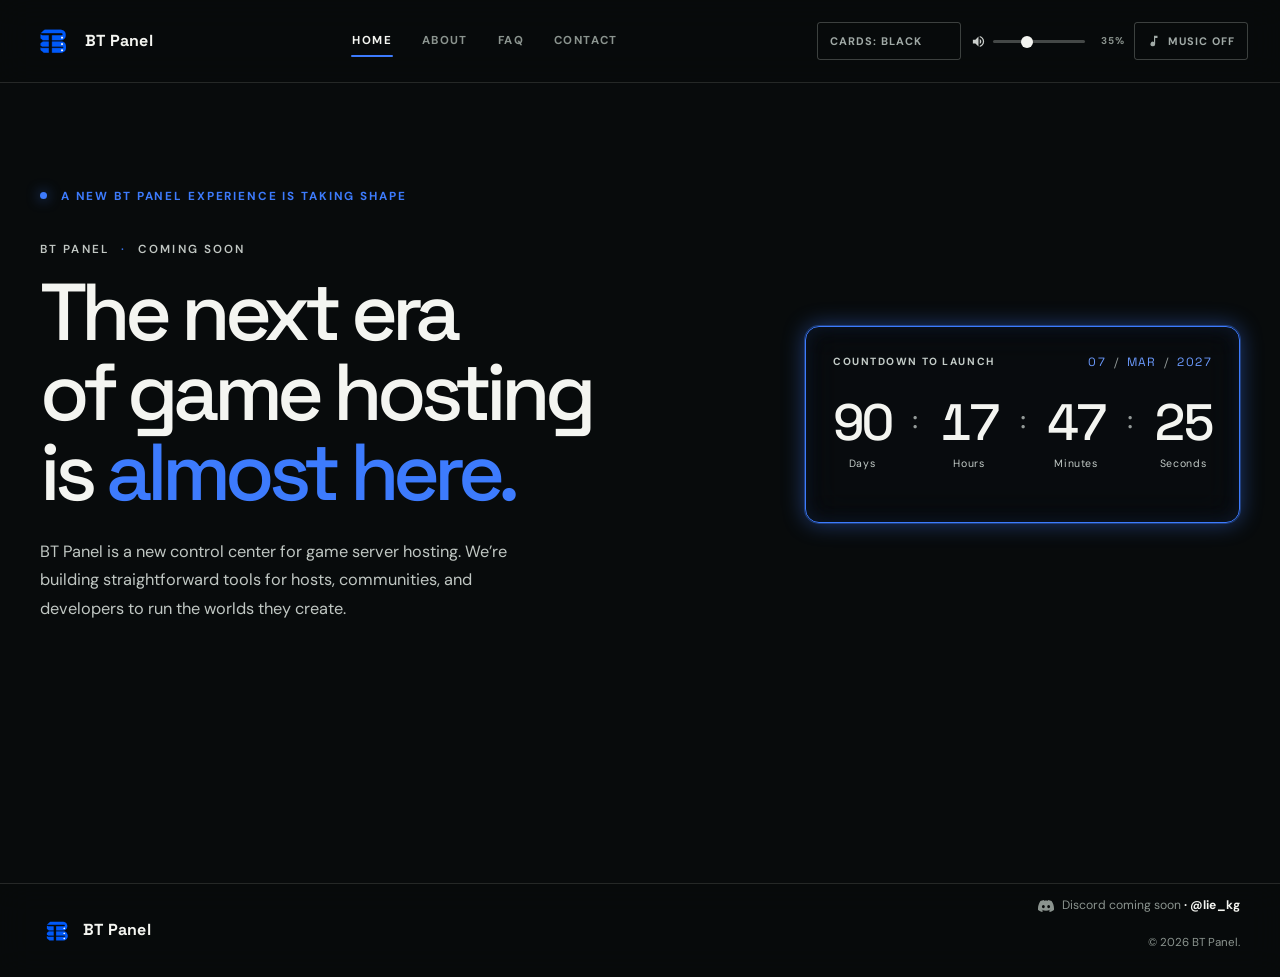
==== index.html @ 2a650b27 "Revert "Music toggle: icon only, text removed (aria-label kept)" This reverts commit 122e9e16538dc4f" ====
<!doctype html>
<html lang="en">
<head>
  <meta charset="utf-8">
  <meta name="viewport" content="width=device-width, initial-scale=1">
  <meta name="theme-color" content="#080b0c">
  <meta name="description" content="Follow the live countdown to the planned BT Panel launch.">
  <title>Coming Soon — BT Panel</title>
  <link rel="icon" type="image/png" href="images/bt-panel-logo.png">
  <link rel="stylesheet" href="styles.css?v=2">
  <script>try{var c=localStorage.getItem('bt-panel-card-style');document.documentElement.setAttribute('data-cards',c==='white'?'white':'black');}catch(e){document.documentElement.setAttribute('data-cards','black');}</script>
  <script src="site.js?v=2" defer></script>
</head>
<body>
  <div class="site-bg" aria-hidden="true">
    <video id="hero-video" class="bg-video" autoplay muted loop playsinline preload="auto" tabindex="-1">
      <source src="assets/bt-panel-hero-bg.mp4" type="video/mp4">
    </video>
  </div>
  <a class="skip-link" href="#main">Skip to content</a>
  <header class="site-header">
    <div class="header-inner">
      <a class="brand" href="index.html" aria-label="BT Panel home">
        <img class="brand-logo" src="images/bt-panel-logo.png" alt="" width="42" height="42">
        <span class="brand-name">BT Panel</span>
      </a>
      <nav class="site-nav" aria-label="Main navigation">
        <ul class="nav-list">
          <li><a class="nav-link" aria-current="page" href="index.html">Home</a></li>
          <li><a class="nav-link" href="about.html">About</a></li>
          <li><a class="nav-link" href="faq.html">FAQ</a></li>
          <li><a class="nav-link" href="contact.html">Contact</a></li>
        </ul>
      </nav>
      <div class="header-actions">
        <button class="card-toggle" id="card-toggle" type="button" aria-label="Switch cards to white" aria-pressed="false"><svg class="card-label-svg card-label-black" viewBox="0 0 118 16" width="118" height="16" role="img" aria-hidden="true" focusable="false"><text x="0" y="12" font-family="DM Sans, Segoe UI, sans-serif" font-size="11" font-weight="700" letter-spacing="1" fill="currentColor">CARDS: BLACK</text></svg><svg class="card-label-svg card-label-white" viewBox="0 0 118 16" width="118" height="16" role="img" aria-hidden="true" focusable="false"><text x="0" y="12" font-family="DM Sans, Segoe UI, sans-serif" font-size="11" font-weight="700" letter-spacing="1" fill="currentColor">CARDS: WHITE</text></svg></button>
        <div class="volume-control">
          <svg class="volume-icon" viewBox="0 0 24 24" width="15" height="15" aria-hidden="true" focusable="false"><path fill="currentColor" d="M3 9v6h4l5 5V4L7 9H3zm13.5 3c0-1.77-1.02-3.29-2.5-4.03v8.05c1.48-.73 2.5-2.25 2.5-4.02zM14 3.23v2.06c2.89.86 5 3.54 5 6.71s-2.11 5.85-5 6.71v2.06c4.01-.91 7-4.49 7-8.77s-2.99-7.86-7-8.77z"/></svg>
          <input class="volume-slider" id="volume-slider" type="range" min="0" max="100" step="1" value="35" aria-label="Background music volume">
          <span class="volume-value" data-volume-value>35%</span>
        </div>
        <button class="sound-toggle" id="sound-toggle" type="button" aria-label="Turn background music on" aria-pressed="false"><svg class="sound-icon" viewBox="0 0 24 24" width="14" height="14" aria-hidden="true" focusable="false"><path fill="currentColor" d="M12 3v10.55A4 4 0 1 0 14 17V7h4V3h-6z"/></svg><span data-sound-label>Music off</span></button>
      </div>
    </div>
  </header>

  <main id="main">
    <section class="hero" aria-labelledby="hero-title">
      <div class="hero-content page-width">
        <div class="hero-copy">
          <p class="eyebrow"><span class="status-dot" aria-hidden="true"></span> A new BT Panel experience is taking shape</p>
          <p class="hero-product">BT PANEL <span>·</span> COMING SOON</p>
          <h1 id="hero-title">The next era<br>of game hosting<br>is <em>almost here.</em></h1>
          <p class="hero-description">BT Panel is a new control center for game server hosting. We’re building straightforward tools for hosts, communities, and developers to run the worlds they create.</p>
        </div>

        <aside class="launch-card" aria-label="Launch countdown">
          <div class="card-topline">
            <span class="card-kicker">COUNTDOWN TO LAUNCH</span>
            <span class="launch-date">07 <span>/</span> MAR <span>/</span> 2027</span>
          </div>
          <div class="countdown" id="countdown" role="timer" aria-label="Countdown to March 7, 2027">
            <div class="time-unit"><span id="days" class="time-value">00</span><span class="time-label">Days</span></div>
            <span class="time-separator" aria-hidden="true">:</span>
            <div class="time-unit"><span id="hours" class="time-value">00</span><span class="time-label">Hours</span></div>
            <span class="time-separator" aria-hidden="true">:</span>
            <div class="time-unit"><span id="minutes" class="time-value">00</span><span class="time-label">Minutes</span></div>
            <span class="time-separator" aria-hidden="true">:</span>
            <div class="time-unit"><span id="seconds" class="time-value">00</span><span class="time-label">Seconds</span></div>
          </div>
          <p id="launch-live" class="launch-live" aria-live="polite"></p>
        </aside>
      </div>
    </section>
  </main>

  <footer class="site-footer">
    <div class="footer-inner page-width">
      <a class="footer-brand" href="index.html" aria-label="BT Panel home"><img class="brand-logo" src="images/bt-panel-logo.png" alt="" width="34" height="34"><span>BT Panel</span></a>
      <div class="footer-meta">
        <!-- Discord is closed for now (coming soon). -->
        <span class="footer-owner is-soon" aria-label="Discord coming soon, owner @lie_kg">
          <svg class="footer-owner-icon" viewBox="0 0 24 24" width="16" height="16" aria-hidden="true" focusable="false"><path fill="currentColor" fill-rule="evenodd" d="M20.317 4.3698a19.7913 19.7913 0 0 0-4.8851-1.5152.0741.0741 0 0 0-.0785.0371c-.211.3753-.4447.8648-.6083 1.2495-1.8447-.2762-3.68-.2762-5.4868 0-.1636-.3933-.4058-.8742-.6177-1.2495a.077.077 0 0 0-.0785-.037 19.7363 19.7363 0 0 0-4.8852 1.515.0699.0699 0 0 0-.0321.0277C.5334 9.0458-.319 13.5799.0992 18.0578a.0824.0824 0 0 0 .0312.0561c2.0528 1.5076 4.0413 2.4228 5.9929 3.0294a.0777.0777 0 0 0 .0842-.0276c.4616-.6304.8731-1.2952 1.226-1.9942a.076.076 0 0 0-.0416-.1057c-.6528-.2476-1.2743-.5495-1.8722-.8923a.077.077 0 0 1-.0076-.1277c.1258-.0943.2517-.1923.3718-.2914a.0743.0743 0 0 1 .0776-.0105c3.9278 1.7933 8.18 1.7933 12.0614 0a.0739.0739 0 0 1 .0785.0095c.1202.099.246.1981.3728.2924a.077.077 0 0 1-.0066.1276 12.2986 12.2986 0 0 1-1.873.8914.0766.0766 0 0 0-.0407.1067c.3604.698.7719 1.3628 1.225 1.9932a.076.076 0 0 0 .0842.0286c1.961-.6067 3.9495-1.5219 6.0023-3.0294a.077.077 0 0 0 .0313-.0552c.5004-5.177-.8382-9.6739-3.5485-13.6604a.061.061 0 0 0-.0312-.0286zM5.863 12.91A2.157 2.42 0 1 0 10.177 12.91A2.157 2.42 0 1 0 5.863 12.91ZM13.838 12.91A2.157 2.42 0 1 0 18.152 12.91A2.157 2.42 0 1 0 13.838 12.91Z"/></svg>
          <span class="footer-owner-text">Discord coming soon <span class="footer-owner-handle">· @lie_kg</span></span>
        </span>
        <p class="footer-copy">© 2026 BT Panel.</p>
      </div>
    </div>
  </footer>
  <audio id="background-music" src="assets/bt-panel-ambient.mp3" loop preload="none" playsinline></audio>
</body>
</html>
---- styles.css ----
@import url('https://fonts.googleapis.com/css2?family=DM+Sans:wght@400;500;600;700&family=Space+Grotesk:wght@400;500;600;700&display=swap');

:root {
  color-scheme: dark;
  --ink: #080b0c;
  --panel: #10151f;
  --panel-soft: rgba(18, 24, 35, .84);
  --white: #f4f5f1;
  --muted: #a1aaa7;
  --muted-soft: #78817e;
  --line: rgba(238, 244, 235, .13);
  --line-strong: rgba(238, 244, 235, .23);
  --accent: #3d7bfd;
  --accent-dim: rgba(61, 123, 253, .12);
  --display: 'Space Grotesk', 'Segoe UI', sans-serif;
  --body: 'DM Sans', 'Segoe UI', sans-serif;
  --page: 1200px;
}

* { box-sizing: border-box; }
html { scroll-behavior: smooth; scroll-padding-top: 100px; }
body {
  margin: 0;
  min-width: 320px;
  min-height: 100vh;
  background: var(--ink);
  color: var(--white);
  font-family: var(--body);
  font-size: 16px;
  line-height: 1.55;
  -webkit-font-smoothing: antialiased;
}
button, input, textarea { font: inherit; }
a { color: inherit; }
img { display: block; max-width: 100%; }
::selection { background: var(--accent); color: var(--ink); }
.page-width { width: min(var(--page), calc(100% - 64px)); margin-inline: auto; }
.visually-hidden {
  position: absolute !important;
  width: 1px; height: 1px; padding: 0; margin: -1px; overflow: hidden;
  clip: rect(0, 0, 0, 0); white-space: nowrap; border: 0;
}
.skip-link {
  position: absolute; left: 20px; top: -60px; z-index: 20;
  padding: 10px 16px; color: var(--ink); background: var(--accent); border-radius: 5px;
}
.skip-link:focus { top: 12px; }

.site-header {
  position: relative; z-index: 5;
  border-bottom: 1px solid var(--line);
  background: rgba(8, 11, 12, .84);
  backdrop-filter: blur(16px);
}
.header-inner {
  width: min(1360px, calc(100% - 64px)); min-height: 82px; margin: 0 auto;
  display: flex; align-items: center; justify-content: space-between; gap: 36px;
}
.brand { flex: 0 0 auto; display: inline-flex; align-items: center; gap: 11px; color: var(--white); text-decoration: none; }
.brand-logo { width: 42px; height: 42px; flex: 0 0 auto; object-fit: contain; }
.brand-name, .footer-brand span { font-family: var(--display); font-size: 1rem; font-weight: 700; letter-spacing: .015em; }
.sound-toggle {
  min-width: 82px; min-height: 38px; padding: 8px 12px; border: 1px solid var(--line-strong);
  border-radius: 3px; background: transparent; color: var(--muted); cursor: pointer;
  font-size: .68rem; font-weight: 700; letter-spacing: .09em; text-transform: uppercase;
  transition: background .2s ease, border-color .2s ease, color .2s ease;
}
.sound-toggle:hover, .sound-toggle[aria-pressed="true"] { border-color: var(--accent); background: var(--accent-dim); color: var(--white); }
.button-link {
  display: inline-flex; align-items: center; justify-content: center;
  border: 1px solid var(--line-strong); border-radius: 3px;
  color: var(--white); text-decoration: none; font-size: .83rem; font-weight: 600;
  transition: background .2s ease, border-color .2s ease, color .2s ease, transform .2s ease;
}
.button-link:hover { background: var(--accent); border-color: var(--accent); color: var(--ink); transform: translateY(-1px); }
:focus-visible { outline: 2px solid var(--accent); outline-offset: 4px; }

.hero {
  position: relative; min-height: min(800px, calc(100svh - 82px)); min-height: max(700px, min(800px, calc(100svh - 82px)));
  overflow: hidden; isolation: isolate; border-bottom: 1px solid var(--line);
  background: radial-gradient(ellipse at 77% 35%, #17213a 0, transparent 38%), #080b0c;
}
.hero::before {
  position: absolute; z-index: -1; inset: 0; content: '';
  background: linear-gradient(90deg, #080b0c 0%, rgba(8, 11, 12, .96) 36%, rgba(8, 11, 12, .63) 61%, rgba(8, 11, 12, .35) 100%),
              linear-gradient(0deg, #080b0c 0%, rgba(8, 11, 12, .22) 32%, transparent 86%);
}
.hero::after {
  position: absolute; z-index: -2; right: 8%; bottom: -32%; width: 470px; height: 470px;
  border-radius: 50%; background: rgba(61, 123, 253, .11); filter: blur(85px); content: '';
}
.hero-art { position: absolute; z-index: -2; inset: 0; opacity: .76; }
.hero-art video {
  display: block; width: 100%; height: 100%; object-fit: cover; object-position: 66% 50%;
  filter: saturate(.84) contrast(1.05);
}
.hero-content {
  position: relative; z-index: 1; min-height: 670px; padding-top: clamp(72px, 10vh, 120px); padding-bottom: 100px;
  display: grid; grid-template-columns: minmax(0, 1.05fr) minmax(355px, .8fr); align-items: center; gap: clamp(44px, 8vw, 116px);
}
.hero-copy { max-width: 680px; padding-bottom: 15px; }
.eyebrow {
  margin: 0; color: var(--accent); font-size: .73rem; font-weight: 700;
  letter-spacing: .16em; line-height: 1.4; text-transform: uppercase;
}
.status-dot { display: inline-block; width: 7px; height: 7px; margin: 0 9px 1px 0; border-radius: 50%; background: var(--accent); box-shadow: 0 0 13px rgba(61,123,253,.72); }
.hero-product { margin: 36px 0 15px; color: #c1c7c3; font-size: .73rem; letter-spacing: .18em; font-weight: 600; }
.hero-product span { margin: 0 7px; color: var(--accent); }
h1, h2, h3, p { overflow-wrap: break-word; }
.hero h1, .page-intro h1 {
  margin: 0; font-family: var(--display); font-size: clamp(3.25rem, 6.3vw, 6.4rem);
  font-weight: 500; line-height: .99; letter-spacing: -.075em;
}
.hero h1 em, .page-intro h1 em { color: var(--accent); font-style: normal; }
.hero-description { max-width: 485px; margin: 25px 0 0; color: #c0c7c3; font-size: 1.02rem; line-height: 1.75; }
.launch-card {
  align-self: center; width: 100%; max-width: 435px; margin: 23px 0 0 auto; padding: 26px 27px 23px;
  border: 1px solid rgba(239,245,235,.18); border-radius: 4px;
  background: linear-gradient(145deg, rgba(17,22,31,.9), rgba(9,12,18,.83));
  box-shadow: 0 26px 80px rgba(0,0,0,.28); backdrop-filter: blur(16px);
  animation: card-rise .65s both cubic-bezier(.2,.8,.2,1);
}
@keyframes card-rise { from { opacity: 0; transform: translateY(14px); } to { opacity: 1; transform: translateY(0); } }
.card-topline { display: flex; justify-content: space-between; align-items: center; gap: 10px; }
.card-kicker { color: #b0b8b4; font-size: .65rem; letter-spacing: .15em; font-weight: 700; }
.launch-date { color: var(--accent); font-family: var(--display); font-size: .75rem; letter-spacing: .12em; white-space: nowrap; }
.launch-date span { padding: 0 3px; color: #526a98; }
.countdown { display: flex; align-items: flex-start; justify-content: space-between; gap: 4px; margin: 26px 0 8px; }
.time-unit { min-width: 50px; text-align: center; }
.time-value { display: block; color: var(--white); font-family: var(--display); font-size: clamp(2.45rem, 4vw, 3.45rem); font-weight: 500; line-height: 1; letter-spacing: -.06em; font-variant-numeric: tabular-nums; }
.time-label { display: block; margin-top: 8px; color: #959f9a; font-size: .66rem; letter-spacing: .06em; }
.time-separator { padding-top: 4px; color: #6178a0; font-family: var(--display); font-size: 1.55rem; }
.launch-live { min-height: 1.4em; margin: 7px 0 0; color: var(--accent); font-size: .83rem; font-weight: 600; }
.form-field input, .form-field textarea {
  min-width: 0; border: 1px solid rgba(232,239,228,.17); border-radius: 3px;
  background: rgba(5,8,8,.52); color: var(--white); transition: border-color .2s ease, background .2s ease;
}
.form-field input:focus, .form-field textarea:focus { border-color: var(--accent); outline: none; background: rgba(5,8,8,.8); }
.privacy-note { margin: 10px 0 0; color: #838d88; font-size: .68rem; }
.form-status { min-height: 1.45em; margin: 9px 0 0; color: var(--accent); font-size: .78rem; line-height: 1.5; }

/* Interior pages */
.inner-page { padding-top: clamp(70px, 9vw, 115px); padding-bottom: 80px; }
.page-intro { max-width: 800px; padding-bottom: clamp(58px, 8vw, 96px); }
.page-intro .eyebrow { margin-bottom: 25px; }
.page-intro h1 { font-size: clamp(3.3rem, 7.3vw, 6.5rem); }
.page-lede { max-width: 620px; margin: 24px 0 0; color: #b4bcb8; font-size: clamp(1rem, 1.5vw, 1.18rem); line-height: 1.7; }
.manifesto { border-top: 1px solid var(--line-strong); }
.manifesto-item {
  display: grid; grid-template-columns: minmax(165px, .52fr) 1.48fr; gap: 40px;
  padding: 42px 0 45px; border-bottom: 1px solid var(--line);
}
.manifesto-index { padding-top: 8px; color: var(--accent); font-size: .69rem; font-weight: 700; letter-spacing: .14em; }
.manifesto-item h2 { max-width: 690px; margin: 0; font-family: var(--display); font-size: clamp(1.65rem, 3.3vw, 2.8rem); font-weight: 500; line-height: 1.17; letter-spacing: -.045em; }
.manifesto-item p { max-width: 720px; margin: 15px 0 0; color: var(--muted); line-height: 1.85; }
.numbers-section { padding-top: 108px; }
.section-heading { display: flex; justify-content: space-between; align-items: end; gap: 30px; margin-bottom: 42px; }
.section-heading .eyebrow { margin-bottom: 15px; }
.section-heading h2 { margin: 0; font-family: var(--display); font-size: clamp(2rem, 4.5vw, 3.7rem); line-height: 1.08; font-weight: 500; letter-spacing: -.06em; }
.stats-grid { display: grid; grid-template-columns: repeat(4, 1fr); border-top: 1px solid var(--line-strong); border-bottom: 1px solid var(--line); }
.stat-item { min-height: 152px; padding: 25px 20px; display: flex; flex-direction: column; justify-content: center; border-right: 1px solid var(--line); }
.stat-item:first-child { padding-left: 0; }
.stat-item:last-child { border-right: 0; }
.stat-value { color: var(--white); font-family: var(--display); font-size: clamp(2.35rem, 4.5vw, 4.2rem); line-height: 1; letter-spacing: -.075em; font-variant-numeric: tabular-nums; }
.stat-value span { color: var(--accent); font-size: .72em; }
.stat-label { margin-top: 12px; color: var(--muted); font-size: .82rem; }
.page-cta { min-height: 150px; margin-top: 82px; padding: 25px 30px; border: 1px solid var(--line); display: flex; justify-content: space-between; align-items: center; gap: 24px; background: linear-gradient(110deg, rgba(61,123,253,.09), transparent 55%); }
.page-cta p { margin: 0; font-family: var(--display); font-size: clamp(1.5rem, 3vw, 2.35rem); letter-spacing: -.04em; }
.page-cta .button-link { padding: 13px 17px; }

/* FAQ */
.faq-intro { padding-bottom: 59px; }
.faq-section { max-width: 920px; border-top: 1px solid var(--line-strong); }
.faq-item { border-bottom: 1px solid var(--line); }
.faq-item summary {
  display: grid; grid-template-columns: 65px 1fr 28px; align-items: center; gap: 15px;
  min-height: 88px; padding: 16px 5px; cursor: pointer; list-style: none;
  font-family: var(--display); font-size: clamp(1.05rem, 2vw, 1.4rem); font-weight: 500; letter-spacing: -.02em;
}
.faq-item summary::-webkit-details-marker { display: none; }
.faq-number { color: var(--accent); font-family: var(--body); font-size: .7rem; letter-spacing: .08em; }
.faq-toggle { position: relative; display: block; width: 25px; height: 25px; border: 1px solid var(--line-strong); border-radius: 50%; }
.faq-toggle::before, .faq-toggle::after { position: absolute; top: 11px; left: 7px; width: 9px; height: 1px; background: var(--white); content: ''; transition: transform .2s ease; }
.faq-toggle::after { transform: rotate(90deg); }
.faq-item[open] .faq-toggle { border-color: var(--accent); background: var(--accent); }
.faq-item[open] .faq-toggle::before, .faq-item[open] .faq-toggle::after { background: var(--ink); }
.faq-item[open] .faq-toggle::after { transform: rotate(0deg); }
.faq-answer { padding: 0 52px 24px 80px; animation: answer-in .2s ease both; }
.faq-answer p { max-width: 700px; margin: 0; color: var(--muted); line-height: 1.8; }
@keyframes answer-in { from { opacity: .45; transform: translateY(-3px); } to { opacity: 1; transform: translateY(0); } }
.faq-item summary:hover { color: var(--accent); }

/* Contact */
.contact-intro { padding-bottom: 56px; }
.contact-layout { display: grid; grid-template-columns: minmax(0, .88fr) minmax(350px, 1.12fr); gap: clamp(50px, 9vw, 130px); border-top: 1px solid var(--line-strong); padding-top: 44px; }
.contact-details h2 { margin: 0 0 25px; font-family: var(--display); font-size: 1.45rem; font-weight: 500; letter-spacing: -.035em; }
.contact-detail { display: grid; grid-template-columns: 38px minmax(0, 1fr); align-items: start; gap: 10px; padding: 21px 0; border-top: 1px solid var(--line); }
.detail-index { padding-top: 3px; color: var(--accent); font-size: .67rem; }
.contact-detail h3 { margin: 0 0 5px; color: var(--muted); font-size: .73rem; font-weight: 600; letter-spacing: .09em; text-transform: uppercase; }
.contact-detail p, .contact-detail a { display: inline-block; margin: 0; color: var(--white); font-size: .9rem; text-decoration: none; overflow-wrap: anywhere; }
.contact-detail a:hover { color: var(--accent); }
.contact-aside { margin: 30px 0 0 48px; color: var(--muted-soft); font-size: .82rem; }
.contact-form-panel { padding: 29px 31px 25px; border: 1px solid var(--line); border-radius: 3px; background: linear-gradient(145deg, rgba(18,24,35,.95), rgba(10,13,20,.9)); }
.form-heading { margin-bottom: 23px; }
.form-heading .eyebrow { font-size: .67rem; }
.form-intro { margin: 8px 0 0; font-family: var(--display); font-size: 1.7rem; letter-spacing: -.04em; }
.form-field { margin-bottom: 18px; }
.form-field label { display: block; margin: 0 0 7px; color: #c4cbc7; font-size: .76rem; font-weight: 600; }
.form-field input, .form-field textarea { width: 100%; padding: 12px; font-size: .9rem; }
.form-field textarea { min-height: 132px; resize: vertical; }
.form-submit { width: 100%; min-height: 47px; padding: 12px 16px; background: var(--accent); border-color: var(--accent); color: var(--ink); cursor: pointer; }
.form-submit:hover { background: #91b2ff; border-color: #91b2ff; }
.contact-form-panel .privacy-note { margin-top: 5px; }

.site-footer { border-top: 1px solid var(--line); background: #080b0c; }
.footer-inner { min-height: 93px; display: flex; align-items: center; justify-content: space-between; gap: 24px; }
.footer-brand { display: inline-flex; align-items: center; gap: 9px; color: var(--white); text-decoration: none; }
.footer-brand .brand-logo { width: 34px; height: 34px; }
.footer-copy { color: #89928d; font-size: .72rem; }

@media (min-width: 1450px) {
  .hero-art { right: calc((100vw - 1440px) / 2); }
}
@media (max-width: 1080px) {
  .brand-logo { width: 40px; height: 40px; }
  .hero-content { gap: 35px; grid-template-columns: minmax(0, 1fr) minmax(345px, .9fr); }
  .hero-art { inset: 0 0 0 auto; width: 52%; opacity: .62; }
}
@media (max-width: 820px) {
  .page-width, .header-inner { width: min(100% - 44px, var(--page)); }
  .header-inner { min-height: auto; padding: 17px 0 12px; }
  .brand-logo { width: 36px; height: 36px; }
  .hero { min-height: 890px; }
  .hero-content { min-height: 810px; padding-top: 70px; padding-bottom: 100px; grid-template-columns: 1fr; align-content: start; gap: 32px; }
  .hero-copy { max-width: 610px; }
  .hero h1 { font-size: clamp(3.5rem, 9vw, 5.6rem); }
  .hero-art { inset: 0 0 0 auto; width: 70%; opacity: .62; }
  .hero-art video { object-position: 66% 50%; }
  .launch-card { max-width: 440px; margin: 2px 0 0; }
  .hero::before { background: linear-gradient(90deg, #080b0c 0%, rgba(8,11,12,.87) 45%, rgba(8,11,12,.33) 100%), linear-gradient(0deg, #080b0c 0%, rgba(8,11,12,.42) 42%, transparent 100%); }
  .contact-layout { grid-template-columns: 1fr; gap: 48px; }
  .contact-details { max-width: 560px; }
  .contact-form-panel { max-width: 660px; }
}
@media (max-width: 560px) {
  body { font-size: 15px; }
  .page-width, .header-inner { width: calc(100% - 36px); }
  .brand-logo { width: 32px; height: 32px; }
  .hero { min-height: 800px; min-height: max(800px, calc(100svh - 96px)); }
  .hero-content { min-height: 740px; padding-top: 59px; padding-bottom: 80px; gap: 27px; }
  .hero-art { width: 100%; height: 58%; top: 0; right: -21%; bottom: auto; opacity: .48; background-position: 66% 42%; }
  .hero-art video { object-position: 66% 42%; mask-image: linear-gradient(90deg, transparent 0%, #000 58%, rgba(0,0,0,.55) 100%), linear-gradient(0deg, transparent 0%, #000 35%); }
  .hero::before { background: linear-gradient(90deg, #080b0c 0%, rgba(8,11,12,.73) 68%, rgba(8,11,12,.38) 100%), linear-gradient(0deg, #080b0c 2%, rgba(8,11,12,.35) 43%, transparent 100%); }
  .hero-product { margin-top: 28px; font-size: .65rem; }
  .hero h1 { font-size: clamp(2.75rem, 12.8vw, 3.35rem); }
  .hero-description { max-width: 410px; margin: 20px 0; font-size: .95rem; }
  .launch-card { padding: 20px 17px 18px; }
  .card-kicker { font-size: .58rem; }
  .launch-date { font-size: .66rem; }
  .countdown { gap: 0; margin-top: 23px; }
  .time-unit { min-width: 0; flex: 1; }
  .time-value { font-size: clamp(2.2rem, 11vw, 3rem); }
  .time-label { font-size: .59rem; }
  .time-separator { font-size: 1.25rem; }
  .inner-page { padding-top: 61px; padding-bottom: 55px; }
  .page-intro { padding-bottom: 54px; }
  .page-intro .eyebrow { margin-bottom: 20px; }
  .page-intro h1 { font-size: clamp(3.25rem, 14vw, 4.7rem); }
  .page-lede { margin-top: 18px; font-size: .98rem; }
  .manifesto-item { grid-template-columns: 1fr; gap: 12px; padding: 27px 0 30px; }
  .manifesto-item h2 { font-size: 1.8rem; }
  .manifesto-item p { margin-top: 10px; font-size: .91rem; }
  .numbers-section { padding-top: 73px; }
  .section-heading { margin-bottom: 25px; }
  .section-heading h2 { font-size: 2.25rem; }
  .stats-grid { grid-template-columns: repeat(2, 1fr); }
  .stat-item { min-height: 125px; padding: 19px 14px; border-bottom: 1px solid var(--line); }
  .stat-item:nth-child(2) { border-right: 0; }
  .stat-item:nth-child(3), .stat-item:nth-child(4) { border-bottom: 0; }
  .stat-item:nth-child(3) { padding-left: 0; }
  .stat-value { font-size: 2.85rem; }
  .page-cta { min-height: 134px; margin-top: 58px; padding: 20px; align-items: flex-start; flex-direction: column; gap: 16px; }
  .page-cta p { font-size: 1.65rem; }
  .page-cta .button-link { padding: 11px 14px; }
  .faq-intro, .contact-intro { padding-bottom: 46px; }
  .faq-item summary { min-height: 77px; grid-template-columns: 34px 1fr 25px; gap: 9px; padding-inline: 0; font-size: 1.04rem; }
  .faq-number { font-size: .62rem; }
  .faq-answer { padding: 0 20px 22px 43px; }
  .faq-answer p { font-size: .91rem; }
  .contact-layout { padding-top: 28px; gap: 39px; }
  .contact-detail { grid-template-columns: 29px 1fr 14px; gap: 7px; }
  .contact-detail p, .contact-detail a { font-size: .82rem; }
  .contact-aside { margin-left: 37px; }
  .contact-form-panel { padding: 23px 18px 18px; }
  .footer-inner { min-height: 138px; padding: 21px 0; display: grid; grid-template-columns: 1fr auto; gap: 12px; }
  .footer-copy { grid-column: 1 / -1; grid-row: 2; margin: 0; font-size: .67rem; }
}
@media (max-width: 360px) {
  .hero h1 { font-size: 2.5rem; }
  .card-topline { align-items: flex-start; flex-direction: column; gap: 4px; }
  .countdown { margin-top: 18px; }
}
@media (prefers-reduced-motion: reduce) {
  *, *::before, *::after { scroll-behavior: auto !important; animation-duration: .01ms !important; animation-iteration-count: 1 !important; transition-duration: .01ms !important; }
}

/* =====================================================================
   Site-wide video background + glass cards (black / white)
   ===================================================================== */
:root {
  --card-bg: rgba(10, 13, 18, .42);
  --card-border: rgba(255, 255, 255, .16);
  --card-shadow: 0 18px 60px rgba(0, 0, 0, .35);
  --card-text: #f4f5f1;
  --card-muted: #c3cbc7;
  --card-line: rgba(255, 255, 255, .16);
  --card-accent: #6c9bff;
  --card-field: rgba(255, 255, 255, .07);
  --card-field-focus: rgba(255, 255, 255, .13);
  --card-blur: blur(18px) saturate(150%);
}
:root[data-cards="white"] {
  --card-bg: rgba(255, 255, 255, .74);
  --card-border: rgba(255, 255, 255, .85);
  --card-shadow: 0 18px 60px rgba(0, 0, 0, .28);
  --card-text: #0d1116;
  --card-muted: #3d4650;
  --card-line: rgba(13, 17, 22, .16);
  --card-accent: #1f55d6;
  --card-field: rgba(255, 255, 255, .75);
  --card-field-focus: #fff;
}

/* Fixed full-page video behind every page */
.site-bg { position: fixed; inset: 0; z-index: -3; overflow: hidden; background: var(--ink); }
.site-bg .bg-video { display: block; width: 100%; height: 100%; object-fit: cover; filter: saturate(.9) contrast(1.05); }
.site-bg::after {
  position: absolute; inset: 0; content: '';
  background: linear-gradient(180deg, rgba(8,11,12,.58) 0%, rgba(8,11,12,.38) 45%, rgba(8,11,12,.72) 100%);
}

/* Let the video show through the old solid areas */
.hero { background: none; border-bottom: 0; }
.hero::before, .hero::after { display: none; }
.hero-art { display: none; }
.site-header, .site-footer {
  background: rgba(8, 11, 12, .38);
  -webkit-backdrop-filter: blur(16px); backdrop-filter: blur(16px);
}
.header-actions { display: flex; align-items: center; gap: 10px; }
.card-toggle {
  min-width: 112px; min-height: 38px; padding: 8px 12px; border: 1px solid var(--line-strong);
  border-radius: 3px; background: transparent; color: var(--muted); cursor: pointer;
  font-size: .68rem; font-weight: 700; letter-spacing: .09em; text-transform: uppercase;
  transition: background .2s ease, border-color .2s ease, color .2s ease;
}
.card-toggle:hover { border-color: var(--accent); background: var(--accent-dim); color: var(--white); }
.card-toggle[aria-pressed="true"] { background: #f4f5f1; border-color: #f4f5f1; color: #0d1116; }

/* Glass card surface */
.launch-card, .manifesto-item, .stat-item, .faq-item, .page-cta, .contact-details, .contact-form-panel {
  --white: var(--card-text); --muted: var(--card-muted); --muted-soft: var(--card-muted);
  --line: var(--card-line); --line-strong: var(--card-line); --accent: var(--card-accent);
  color: var(--card-text);
  background: var(--card-bg);
  border: 1px solid var(--card-border);
  border-radius: 16px;
  box-shadow: var(--card-shadow), inset 0 1px 0 rgba(255,255,255,.18);
  -webkit-backdrop-filter: var(--card-blur); backdrop-filter: var(--card-blur);
  transition: background .25s ease, color .25s ease, border-color .25s ease;
}
.launch-card { animation: card-rise .65s both cubic-bezier(.2,.8,.2,1); }

/* Colors that were hard-coded for the old dark panels */
.card-kicker, .time-label, .privacy-note, .form-field label, .stat-label, .contact-aside { color: var(--card-muted); }
.launch-date span, .time-separator { color: var(--card-muted); opacity: .75; }
.manifesto-item h2, .manifesto-item p, .faq-answer p, .page-cta p, .contact-detail p, .contact-detail a { color: var(--card-text); }
.manifesto-item p, .faq-answer p { color: var(--card-muted); }
.faq-item[open] .faq-toggle::before, .faq-item[open] .faq-toggle::after { background: #fff; }
.button-link { border-color: var(--card-line); }
.page-cta .button-link { background: var(--card-accent); border-color: var(--card-accent); color: #fff; }
.page-cta .button-link:hover { filter: brightness(1.1); background: var(--card-accent); border-color: var(--card-accent); }
.form-submit, .form-submit:hover { color: #fff; background: var(--card-accent); border-color: var(--card-accent); }
.form-submit:hover { filter: brightness(1.1); }
.form-field input, .form-field textarea { background: var(--card-field); color: var(--card-text); border-color: var(--card-line); }
.form-field input:focus, .form-field textarea:focus { background: var(--card-field-focus); border-color: var(--card-accent); }

/* Card layouts: separated cards instead of ruled lists */
.manifesto { display: grid; gap: 18px; border-top: 0; }
.manifesto-item { padding: 34px 36px; }
.stats-grid { gap: 16px; border: 0; }
.stat-item, .stat-item:first-child, .stat-item:last-child { padding: 26px 24px; border: 1px solid var(--card-border); }
.faq-section { display: grid; gap: 14px; border-top: 0; }
.faq-item { overflow: hidden; }
.faq-item summary { padding-inline: 24px; }
.faq-answer { padding-left: 104px; }
.page-cta { margin-top: 64px; }
.contact-layout { border-top: 0; padding-top: 0; gap: 28px; align-items: start; }
.contact-details { padding: 32px 34px; max-width: none; }
.contact-aside { margin-left: 0; }
.contact-form-panel { padding: 32px 34px 28px; }
.contact-form-panel { background: var(--card-bg); }

@media (max-width: 820px) {
  .launch-card { margin: 2px 0 0; }
  .contact-details, .contact-form-panel { max-width: none; }
}
@media (max-width: 560px) {
  .header-actions { gap: 6px; }
  .card-toggle, .sound-toggle { min-width: 0; padding: 8px 9px; font-size: .62rem; }
  .manifesto-item { padding: 24px 22px; }
  .stat-item, .stat-item:first-child, .stat-item:last-child { padding: 20px 16px; min-height: 130px; }
  .faq-item summary { padding-inline: 16px; grid-template-columns: 38px 1fr 28px; }
  .faq-answer { padding: 0 20px 22px 69px; }
  .contact-details, .contact-form-panel { padding: 24px 20px; }
}
@supports not ((backdrop-filter: blur(1px)) or (-webkit-backdrop-filter: blur(1px))) {
  :root { --card-bg: rgba(14, 18, 25, .88); }
  :root[data-cards="white"] { --card-bg: rgba(255, 255, 255, .92); }
  .site-header, .site-footer { background: rgba(8, 11, 12, .9); }
}
@media (prefers-reduced-transparency: reduce) {
  :root { --card-bg: rgba(14, 18, 25, .96); }
  :root[data-cards="white"] { --card-bg: rgba(255, 255, 255, .97); }
  .site-header, .site-footer { background: rgba(8, 11, 12, .96); }
}

/* =====================================================================
   Owner / Discord link, inline SVG icons and header volume control
   All inline SVGs use fill="currentColor", so they follow the
   white / black card theme automatically.
   ===================================================================== */
:root {
  --icon-ink: #eef2ee;
  --icon-ink-muted: #9fa9a4;
  --chrome-bg: rgba(8, 11, 12, .38);
  --chrome-border: rgba(238, 244, 235, .13);
  --chrome-text: #f4f5f1;
  --chrome-muted: #8b948f;
  --chrome-button: var(--muted);
  --chrome-button-border: rgba(238, 244, 235, .23);
  --chrome-focus: #3d7bfd;
  --chrome-track: rgba(244, 245, 241, .26);
  --chrome-thumb: #f4f5f1;
}
:root[data-cards="white"] {
  --icon-ink: #0d1116;
  --icon-ink-muted: #3d4650;
  --chrome-bg: rgba(247, 249, 251, .84);
  --chrome-border: rgba(13, 17, 22, .14);
  --chrome-text: #0d1116;
  --chrome-muted: #3d4650;
  --chrome-button: #3d4650;
  --chrome-button-border: rgba(13, 17, 22, .22);
  --chrome-focus: #1f55d6;
  --chrome-track: rgba(13, 17, 22, .26);
  --chrome-thumb: #0d1116;
}

/* Chrome (header / footer) follows the white / black theme */
.site-header, .site-footer {
  background: var(--chrome-bg);
  border-color: var(--chrome-border);
  color: var(--chrome-text);
  transition: background .25s ease, border-color .25s ease, color .25s ease;
}
.brand, .brand-name, .footer-brand, .footer-brand span { color: var(--chrome-text); }
.footer-copy { color: var(--chrome-muted); }
.sound-toggle, .card-toggle {
  color: var(--chrome-button);
  border-color: var(--chrome-button-border);
  transition: background .2s ease, border-color .2s ease, color .2s ease;
}
.sound-toggle:hover, .sound-toggle[aria-pressed="true"],
.card-toggle:hover { border-color: var(--chrome-focus); color: var(--chrome-text); }
:root[data-cards="white"] .sound-toggle:hover,
:root[data-cards="white"] .sound-toggle[aria-pressed="true"],
:root[data-cards="white"] .card-toggle:hover {
  background: rgba(31, 85, 214, .12);
  border-color: #1f55d6;
  color: #0d1116;
}
:root[data-cards="white"] .card-toggle[aria-pressed="true"] {
  background: #0d1116; border-color: #0d1116; color: #fff;
}
:root[data-cards="white"] .skip-link { color: #fff; background: #1f55d6; }

/* Footer meta: Discord / owner link + copyright */
.footer-meta { display: flex; flex-direction: column; align-items: flex-end; gap: 9px; }
.footer-owner {
  display: inline-flex; align-items: center; gap: 8px;
  color: var(--chrome-muted); text-decoration: none;
  font-size: .76rem; line-height: 1.2;
  transition: color .2s ease;
}
.footer-owner-icon { width: 16px; height: 16px; flex: 0 0 auto; color: currentColor; }
.footer-owner-handle { color: var(--chrome-text); font-weight: 700; letter-spacing: .01em; }
.footer-owner:hover, .footer-owner:focus-visible { color: var(--chrome-text); }
.footer-owner:hover .footer-owner-icon { color: #5865f2; }
.footer-owner.is-soon { cursor: default; }
.footer-owner.is-soon:hover { color: var(--chrome-muted); }
.footer-owner.is-soon:hover .footer-owner-icon { color: currentColor; }

/* Header volume control */
.volume-control { display: flex; align-items: center; gap: 7px; color: var(--icon-ink); }
.volume-icon { width: 15px; height: 15px; flex: 0 0 auto; color: currentColor; opacity: .85; }
.volume-value {
  min-width: 32px; color: var(--chrome-muted); font-size: .62rem; font-weight: 700;
  letter-spacing: .06em; font-variant-numeric: tabular-nums; text-align: right;
}
.volume-slider {
  -webkit-appearance: none; appearance: none;
  width: 92px; height: 16px; margin: 0; padding: 0;
  background: transparent; cursor: pointer;
}
.volume-slider::-webkit-slider-runnable-track {
  height: 3px; border-radius: 999px; background: var(--chrome-track);
}
.volume-slider::-webkit-slider-thumb {
  -webkit-appearance: none; appearance: none;
  width: 12px; height: 12px; margin-top: -4px;
  border: 0; border-radius: 50%; background: var(--chrome-thumb);
}
.volume-slider::-moz-range-track { height: 3px; border-radius: 999px; background: var(--chrome-track); }
.volume-slider::-moz-range-thumb { width: 12px; height: 12px; border: 0; border-radius: 50%; background: var(--chrome-thumb); }
.volume-slider:hover::-webkit-slider-thumb { background: var(--chrome-focus); }
.volume-slider:hover::-moz-range-thumb { background: var(--chrome-focus); }

@media (max-width: 820px) {
  .footer-meta { gap: 7px; }
  .volume-slider { width: 74px; }
  .volume-value { min-width: 28px; }
}
@media (max-width: 560px) {
  .footer-inner {
    min-height: 0; padding: 22px 0;
    display: flex; flex-direction: column; align-items: flex-start; gap: 14px;
  }
  .footer-meta { align-items: flex-start; gap: 7px; }
  .footer-copy { grid-column: auto; grid-row: auto; margin: 0; font-size: .67rem; }
  .volume-slider { width: 58px; }
  .volume-value { display: none; }
}
@media (max-width: 400px) {
  .header-inner { gap: 10px; }
  .volume-icon { display: none; }
  .volume-slider { width: 44px; }
  .card-toggle, .sound-toggle { padding: 7px; font-size: .58rem; }
  .brand-name { font-size: .9rem; }
}

/* Keep the chrome readable where blur / transparency is unavailable */
@supports not ((backdrop-filter: blur(1px)) or (-webkit-backdrop-filter: blur(1px))) {
  :root { --chrome-bg: rgba(8, 11, 12, .92); }
  :root[data-cards="white"] { --chrome-bg: rgba(247, 249, 251, .96); }
}
@media (prefers-reduced-transparency: reduce) {
  :root { --chrome-bg: rgba(8, 11, 12, .96); }
  :root[data-cards="white"] { --chrome-bg: rgba(247, 249, 251, .98); }
}

/* =====================================================================
   Main navigation + 404 page
   ===================================================================== */
.site-nav { flex: 1 1 auto; min-width: 0; }
.nav-list {
  display: flex; align-items: center; justify-content: center; gap: 28px;
  margin: 0; padding: 0; list-style: none;
}
.nav-link {
  position: relative; display: inline-block; padding: 6px 1px;
  color: var(--chrome-muted); text-decoration: none;
  font-size: .72rem; font-weight: 700; letter-spacing: .12em; text-transform: uppercase;
  transition: color .2s ease;
}
.nav-link:hover, .nav-link:focus-visible { color: var(--chrome-text); }
.nav-link[aria-current="page"] { color: var(--chrome-text); }
.nav-link[aria-current="page"]::after {
  position: absolute; right: 0; bottom: -1px; left: 0; height: 2px;
  border-radius: 2px; background: var(--chrome-focus); content: '';
}

/* 404 */
.notfound-section {
  display: flex; align-items: center; justify-content: space-between;
  gap: clamp(24px, 5vw, 60px); padding: 40px 36px;
  border: 1px solid var(--card-border); border-radius: 16px;
  background: var(--card-bg);
  box-shadow: var(--card-shadow), inset 0 1px 0 rgba(255,255,255,.18);
  -webkit-backdrop-filter: var(--card-blur); backdrop-filter: var(--card-blur);
}
.notfound-code {
  margin: 0; color: var(--card-text); font-family: var(--display);
  font-size: clamp(4.5rem, 13vw, 9rem); font-weight: 500; line-height: .9;
  letter-spacing: -.075em; font-variant-numeric: tabular-nums;
}
.notfound-links { display: flex; flex-wrap: wrap; gap: 12px; justify-content: flex-end; }
.notfound-links .button-link { padding: 13px 18px; background: var(--card-field); }

@media (max-width: 960px) {
  .header-inner { flex-wrap: wrap; gap: 14px; }
  .site-nav { order: 3; flex-basis: 100%; }
  .nav-list { justify-content: flex-start; gap: 22px; }
}
@media (max-width: 560px) {
  .nav-list { gap: 16px; }
  .nav-link { font-size: .66rem; letter-spacing: .08em; }
  .notfound-section { flex-direction: column; align-items: flex-start; padding: 28px 22px; }
  .notfound-links { justify-content: flex-start; }
  .notfound-links .button-link { padding: 11px 14px; font-size: .78rem; }
}

/* ===================================================================
   Card border styles (black card theme; white theme keeps its own look)
   - Dark rounded cards with a soft light outline (all cards and panels)
   - Blue glowing outline on the highlighted countdown and page call-to-action
   =================================================================== */
:root:not([data-cards="white"]) .launch-card,
:root:not([data-cards="white"]) .contact-form-panel,
:root:not([data-cards="white"]) .stat-item,
:root:not([data-cards="white"]) .page-cta {
  border-radius: 14px;
  border: 1px solid rgba(255, 255, 255, .22);
}
:root:not([data-cards="white"]) .launch-card,
:root:not([data-cards="white"]) .contact-form-panel,
:root:not([data-cards="white"]) .page-cta {
  box-shadow: inset 0 0 0 1px rgba(0, 0, 0, .6), 0 18px 50px rgba(0, 0, 0, .45);
}
:root:not([data-cards="white"]) .launch-card,
:root:not([data-cards="white"]) .page-cta {
  border-color: #3d7bfd;
  box-shadow: 0 0 0 1px rgba(61, 123, 253, .35), 0 0 22px rgba(61, 123, 253, .45), inset 0 0 18px rgba(61, 123, 253, .12);
}
:root:not([data-cards="white"]) .launch-card:hover,
:root:not([data-cards="white"]) .page-cta:hover {
  box-shadow: 0 0 0 1px rgba(61, 123, 253, .55), 0 0 30px rgba(61, 123, 253, .6), inset 0 0 18px rgba(61, 123, 253, .18);
}

/* Card theme toggle: SVG label, black or white version */
.card-label-svg { display: none; width: 118px; height: 16px; flex: 0 0 auto; }
.card-label-black { display: block; }
.card-label-white { display: none; }
:root[data-cards="white"] .card-label-black { display: none; }
:root[data-cards="white"] .card-label-white { display: block; }

/* Music toggle icon (SVG music note) */
.sound-toggle { display: inline-flex; align-items: center; justify-content: center; gap: 7px; }
.sound-icon { width: 14px; height: 14px; flex: 0 0 auto; }
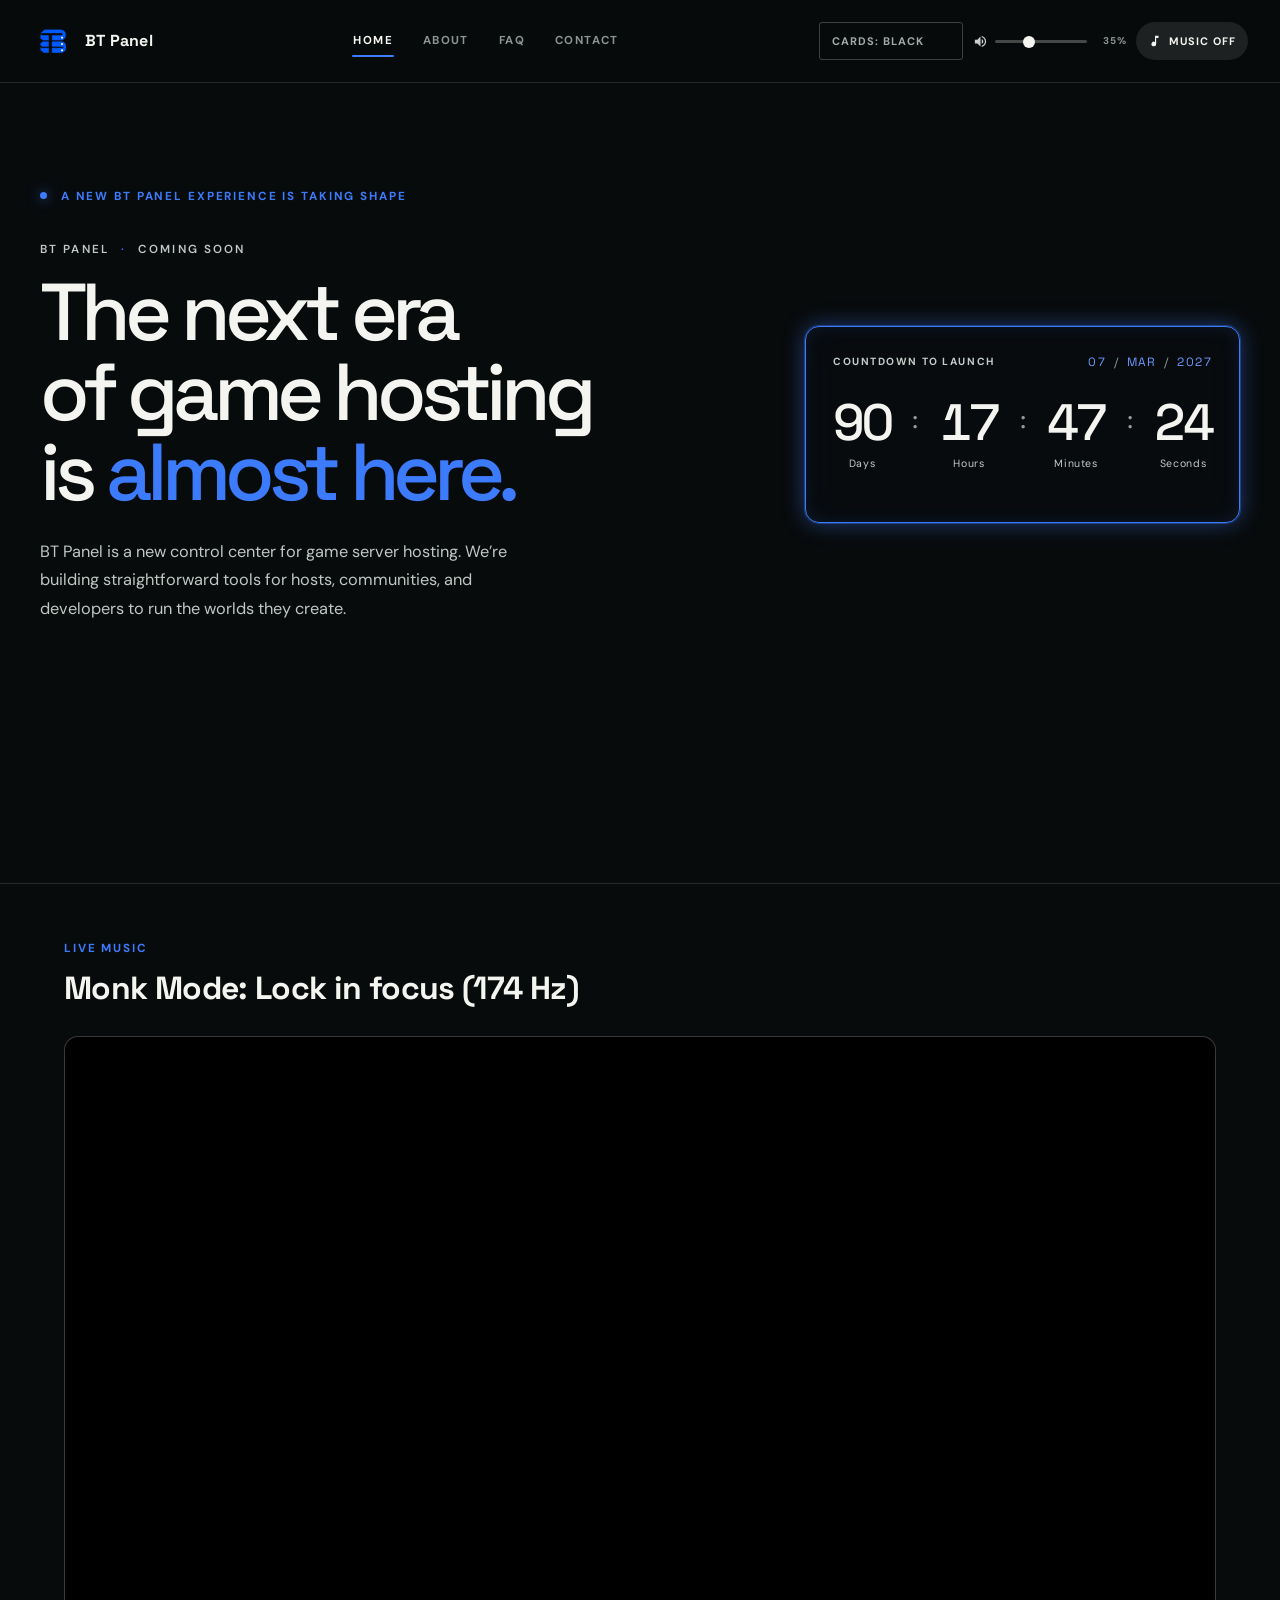
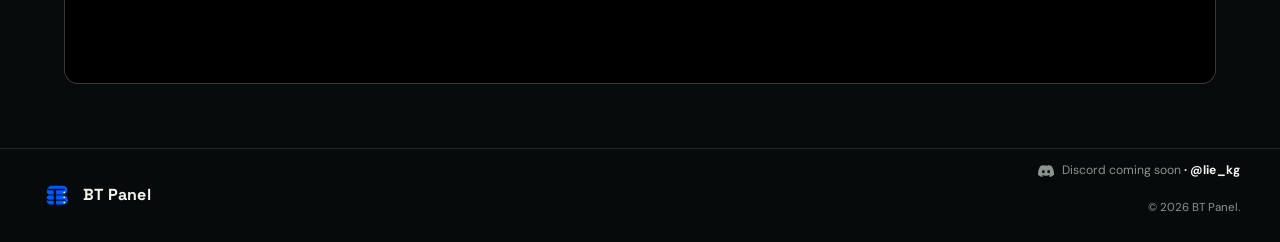
==== commit 0d29db17: "Homepage: embed Monk Mode live music video (YouTube, lazy-loaded, no autoplay) Co-authored-by: arena" ====
--- a/index.html
+++ b/index.html
@@ -72,6 +72,15 @@
         </aside>
       </div>
     </section>
+    <section class="live-music" aria-labelledby="live-music-title">
+      <div class="live-music-inner">
+        <p class="eyebrow">Live music</p>
+        <h2 id="live-music-title" class="live-music-title">Monk Mode: Lock in focus (174 Hz)</h2>
+        <div class="live-music-frame">
+          <iframe src="https://www.youtube-nocookie.com/embed/PB8ZrGinWi0" title="Monk Mode: Lock in focus (174 Hz) on YouTube" loading="lazy" referrerpolicy="strict-origin-when-cross-origin" allow="accelerometer; clipboard-write; encrypted-media; gyroscope; picture-in-picture" allowfullscreen></iframe>
+        </div>
+      </div>
+    </section>
   </main>
 
   <footer class="site-footer">
--- a/styles.css
+++ b/styles.css
@@ -647,3 +647,19 @@
 /* Music toggle icon (SVG music note) */
 .sound-toggle { display: inline-flex; align-items: center; justify-content: center; gap: 7px; }
 .sound-icon { width: 14px; height: 14px; flex: 0 0 auto; }
+
+/* Music toggle: filled dark pill, matching the mic / Create buttons */
+.sound-toggle {
+  border: 0; border-radius: 999px;
+  background: rgba(255, 255, 255, .09); color: var(--white);
+}
+.sound-toggle:hover, .sound-toggle[aria-pressed="true"] {
+  background: rgba(255, 255, 255, .16); border: 0; color: var(--white);
+}
+
+/* Live music embed (YouTube player on the homepage) */
+.live-music { padding: 56px 0 64px; border-top: 1px solid var(--line); }
+.live-music-inner { max-width: var(--page); margin: 0 auto; padding: 0 24px; }
+.live-music-title { margin: 8px 0 22px; font-family: var(--display); font-size: clamp(1.4rem, 3vw, 2rem); letter-spacing: -.02em; }
+.live-music-frame { position: relative; width: 100%; aspect-ratio: 16 / 9; border-radius: 14px; overflow: hidden; border: 1px solid rgba(255,255,255,.22); background: #000; }
+.live-music-frame iframe { position: absolute; inset: 0; width: 100%; height: 100%; border: 0; }
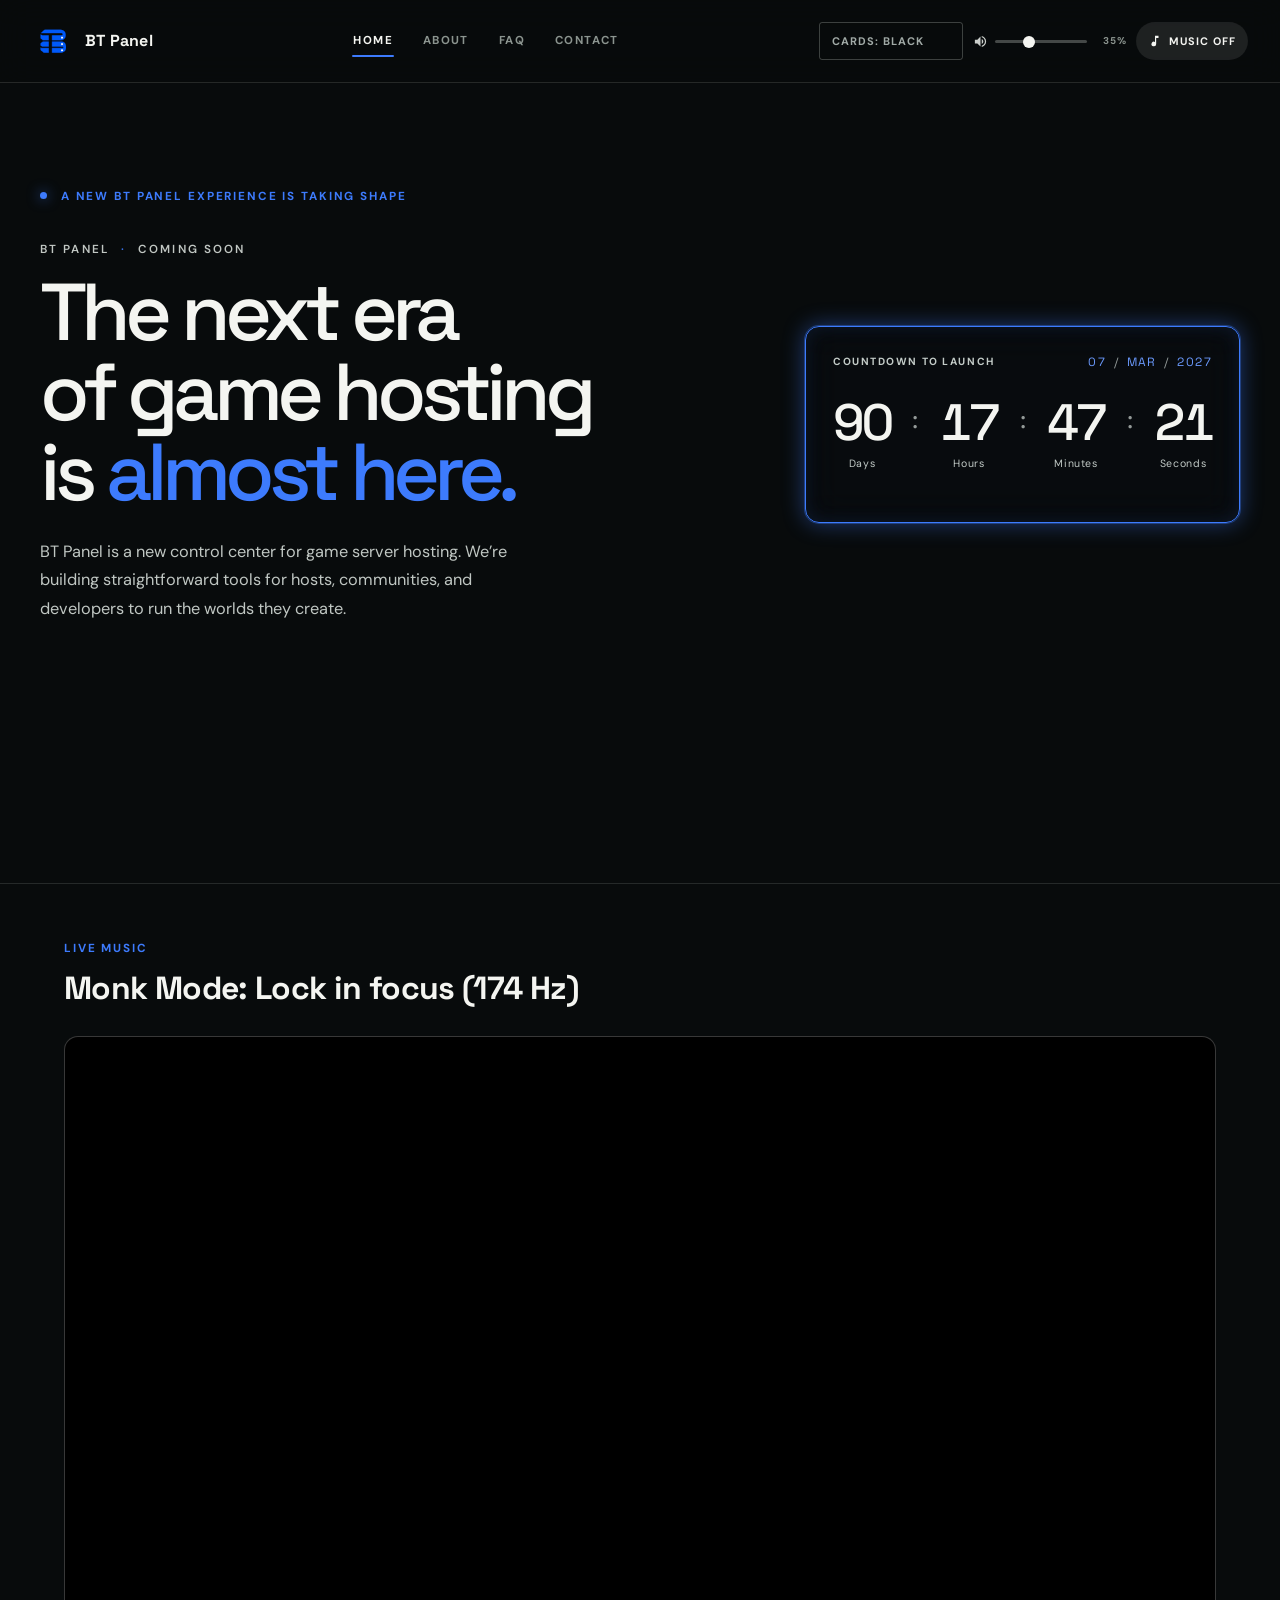
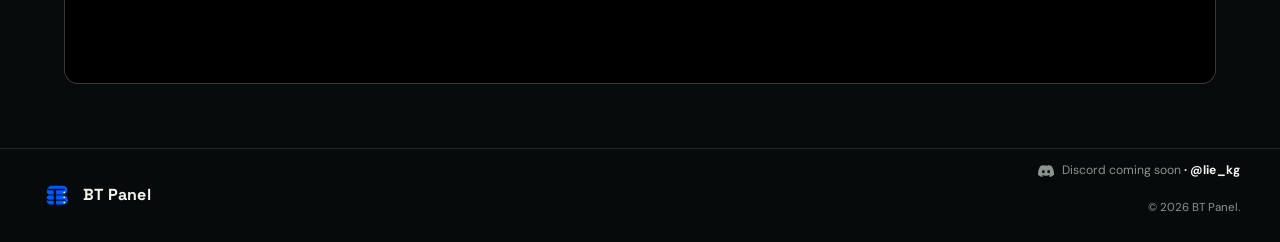
==== commit 413b2f8b: "Remove background MP3 (assets/bt-panel-ambient.mp3) and its audio elements Co-authored-by: arena-age" ====
--- a/index.html
+++ b/index.html
@@ -96,6 +96,5 @@
       </div>
     </div>
   </footer>
-  <audio id="background-music" src="assets/bt-panel-ambient.mp3" loop preload="none" playsinline></audio>
 </body>
 </html>
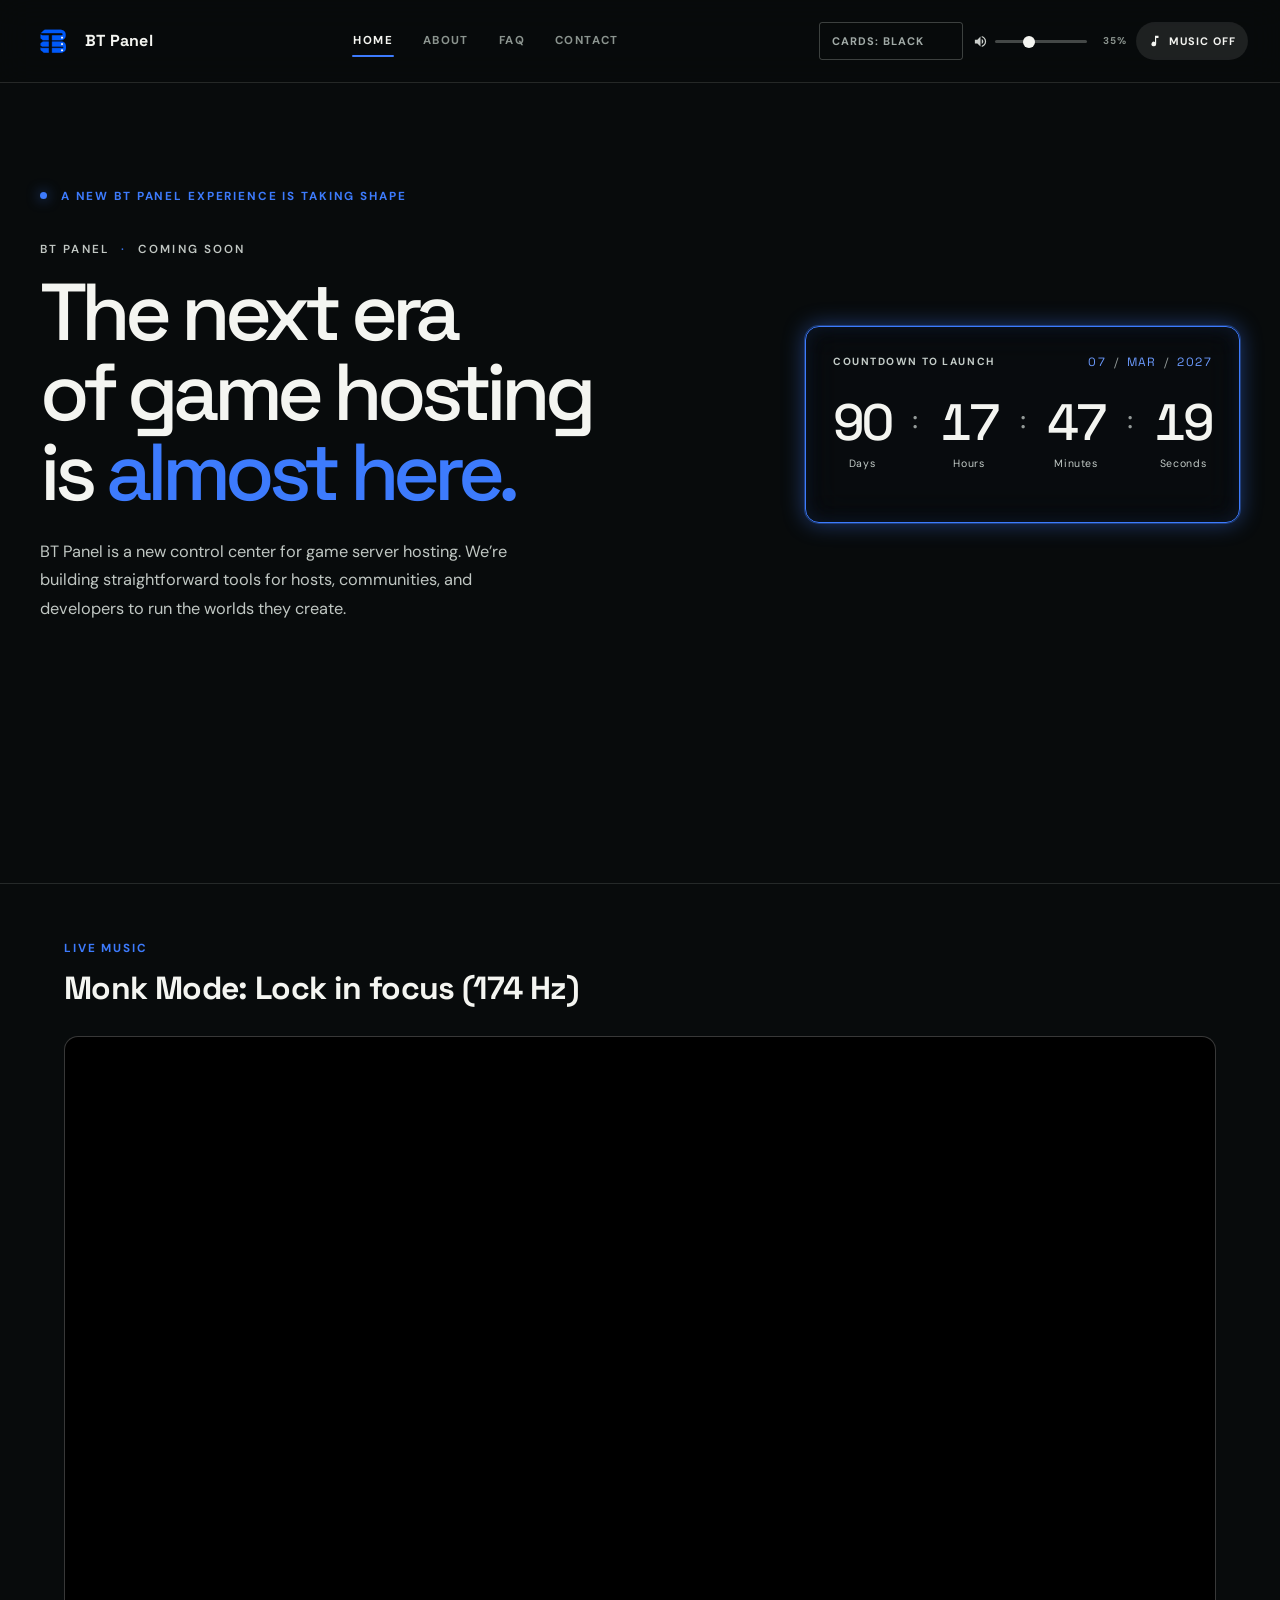
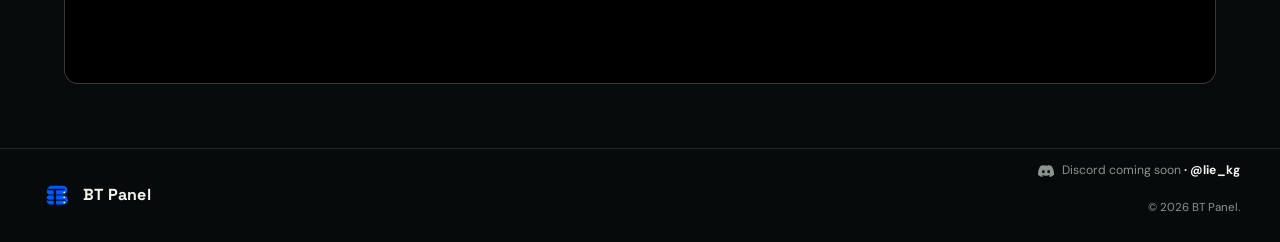
==== commit 4597cc1f: "YouTube live music: autoplay (muted, browsers block audible autoplay) with autoplay permission Co-au" ====
--- a/index.html
+++ b/index.html
@@ -77,7 +77,7 @@
         <p class="eyebrow">Live music</p>
         <h2 id="live-music-title" class="live-music-title">Monk Mode: Lock in focus (174 Hz)</h2>
         <div class="live-music-frame">
-          <iframe src="https://www.youtube-nocookie.com/embed/PB8ZrGinWi0" title="Monk Mode: Lock in focus (174 Hz) on YouTube" loading="lazy" referrerpolicy="strict-origin-when-cross-origin" allow="accelerometer; clipboard-write; encrypted-media; gyroscope; picture-in-picture" allowfullscreen></iframe>
+          <iframe src="https://www.youtube-nocookie.com/embed/PB8ZrGinWi0?autoplay=1&mute=1&playsinline=1&rel=0" title="Monk Mode: Lock in focus (174 Hz) on YouTube" loading="lazy" referrerpolicy="strict-origin-when-cross-origin" allow="autoplay; accelerometer; clipboard-write; encrypted-media; gyroscope; picture-in-picture" allowfullscreen></iframe>
         </div>
       </div>
     </section>
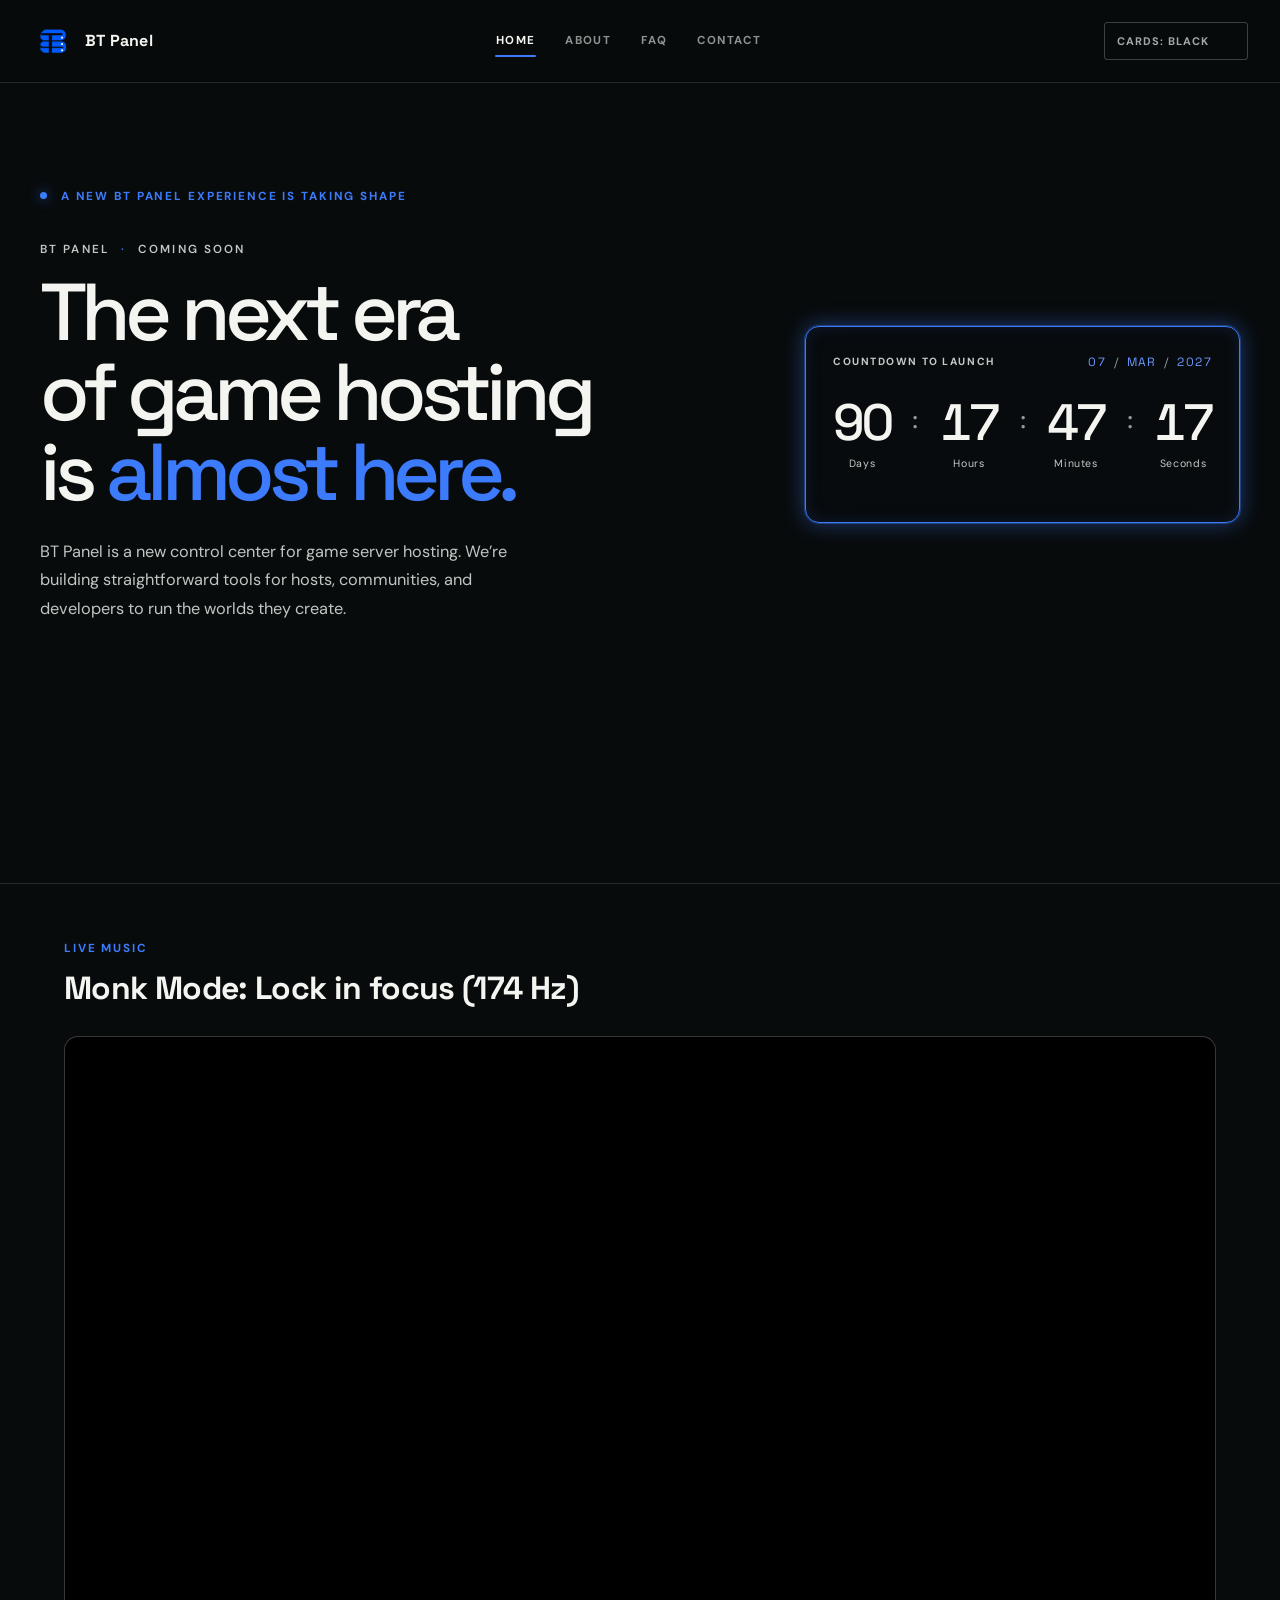
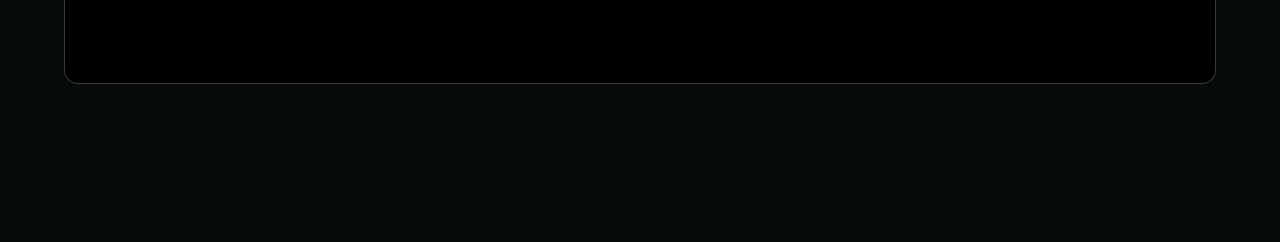
==== commit 554299fb: "Remove Music on/off button and volume control from header (no background music file) Co-authored-by:" ====
--- a/index.html
+++ b/index.html
@@ -34,12 +34,6 @@
       </nav>
       <div class="header-actions">
         <button class="card-toggle" id="card-toggle" type="button" aria-label="Switch cards to white" aria-pressed="false"><svg class="card-label-svg card-label-black" viewBox="0 0 118 16" width="118" height="16" role="img" aria-hidden="true" focusable="false"><text x="0" y="12" font-family="DM Sans, Segoe UI, sans-serif" font-size="11" font-weight="700" letter-spacing="1" fill="currentColor">CARDS: BLACK</text></svg><svg class="card-label-svg card-label-white" viewBox="0 0 118 16" width="118" height="16" role="img" aria-hidden="true" focusable="false"><text x="0" y="12" font-family="DM Sans, Segoe UI, sans-serif" font-size="11" font-weight="700" letter-spacing="1" fill="currentColor">CARDS: WHITE</text></svg></button>
-        <div class="volume-control">
-          <svg class="volume-icon" viewBox="0 0 24 24" width="15" height="15" aria-hidden="true" focusable="false"><path fill="currentColor" d="M3 9v6h4l5 5V4L7 9H3zm13.5 3c0-1.77-1.02-3.29-2.5-4.03v8.05c1.48-.73 2.5-2.25 2.5-4.02zM14 3.23v2.06c2.89.86 5 3.54 5 6.71s-2.11 5.85-5 6.71v2.06c4.01-.91 7-4.49 7-8.77s-2.99-7.86-7-8.77z"/></svg>
-          <input class="volume-slider" id="volume-slider" type="range" min="0" max="100" step="1" value="35" aria-label="Background music volume">
-          <span class="volume-value" data-volume-value>35%</span>
-        </div>
-        <button class="sound-toggle" id="sound-toggle" type="button" aria-label="Turn background music on" aria-pressed="false"><svg class="sound-icon" viewBox="0 0 24 24" width="14" height="14" aria-hidden="true" focusable="false"><path fill="currentColor" d="M12 3v10.55A4 4 0 1 0 14 17V7h4V3h-6z"/></svg><span data-sound-label>Music off</span></button>
       </div>
     </div>
   </header>
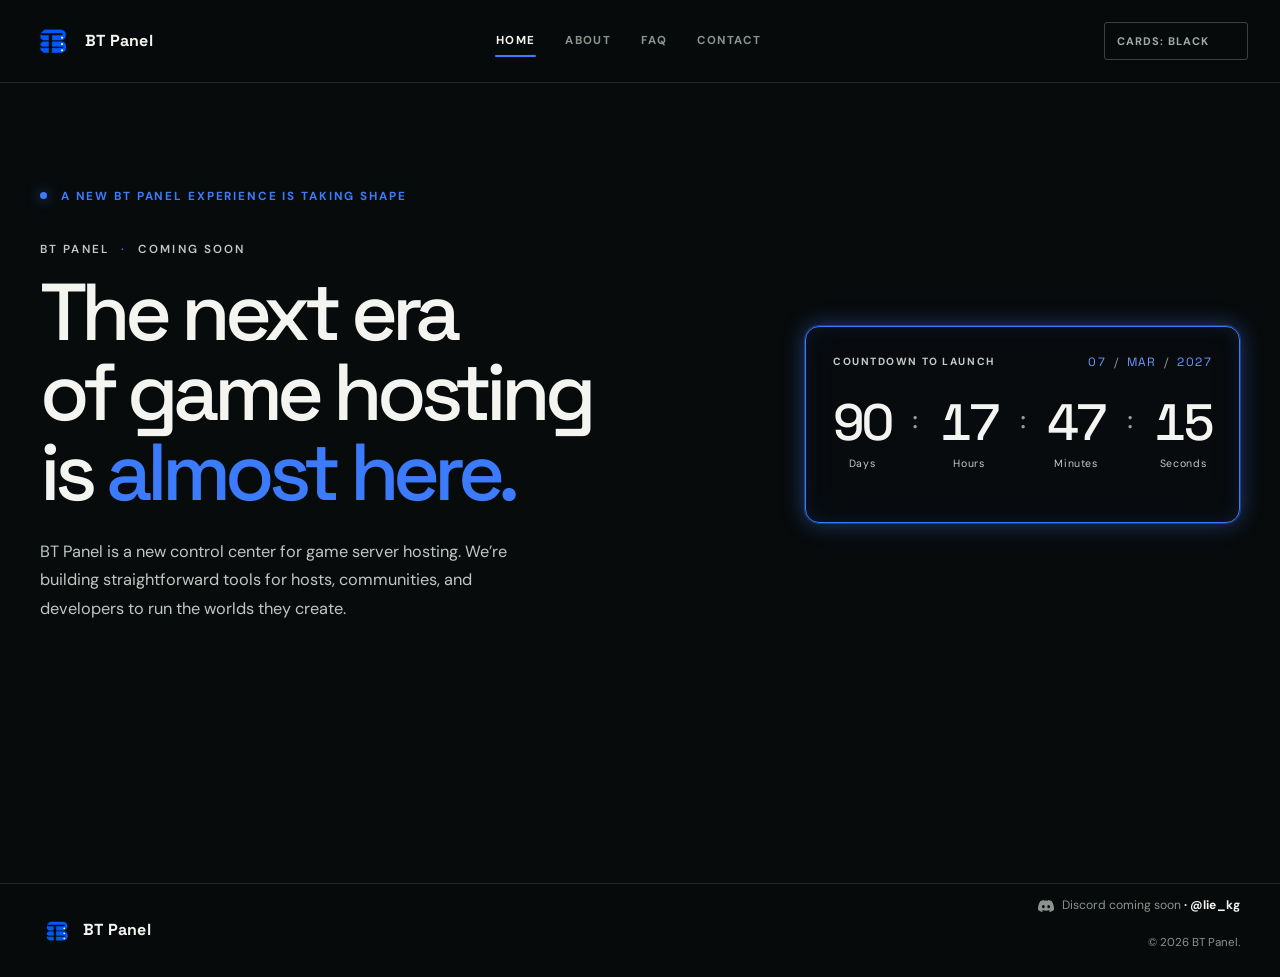
==== commit ec26276a: "Remove Live music YouTube section from homepage Co-authored-by: arena-agent <297053741+arena-agent@u" ====
--- a/index.html
+++ b/index.html
@@ -66,15 +66,6 @@
         </aside>
       </div>
     </section>
-    <section class="live-music" aria-labelledby="live-music-title">
-      <div class="live-music-inner">
-        <p class="eyebrow">Live music</p>
-        <h2 id="live-music-title" class="live-music-title">Monk Mode: Lock in focus (174 Hz)</h2>
-        <div class="live-music-frame">
-          <iframe src="https://www.youtube-nocookie.com/embed/PB8ZrGinWi0?autoplay=1&mute=1&playsinline=1&rel=0" title="Monk Mode: Lock in focus (174 Hz) on YouTube" loading="lazy" referrerpolicy="strict-origin-when-cross-origin" allow="autoplay; accelerometer; clipboard-write; encrypted-media; gyroscope; picture-in-picture" allowfullscreen></iframe>
-        </div>
-      </div>
-    </section>
   </main>
 
   <footer class="site-footer">
--- a/styles.css
+++ b/styles.css
@@ -657,9 +657,3 @@
   background: rgba(255, 255, 255, .16); border: 0; color: var(--white);
 }
 
-/* Live music embed (YouTube player on the homepage) */
-.live-music { padding: 56px 0 64px; border-top: 1px solid var(--line); }
-.live-music-inner { max-width: var(--page); margin: 0 auto; padding: 0 24px; }
-.live-music-title { margin: 8px 0 22px; font-family: var(--display); font-size: clamp(1.4rem, 3vw, 2rem); letter-spacing: -.02em; }
-.live-music-frame { position: relative; width: 100%; aspect-ratio: 16 / 9; border-radius: 14px; overflow: hidden; border: 1px solid rgba(255,255,255,.22); background: #000; }
-.live-music-frame iframe { position: absolute; inset: 0; width: 100%; height: 100%; border: 0; }
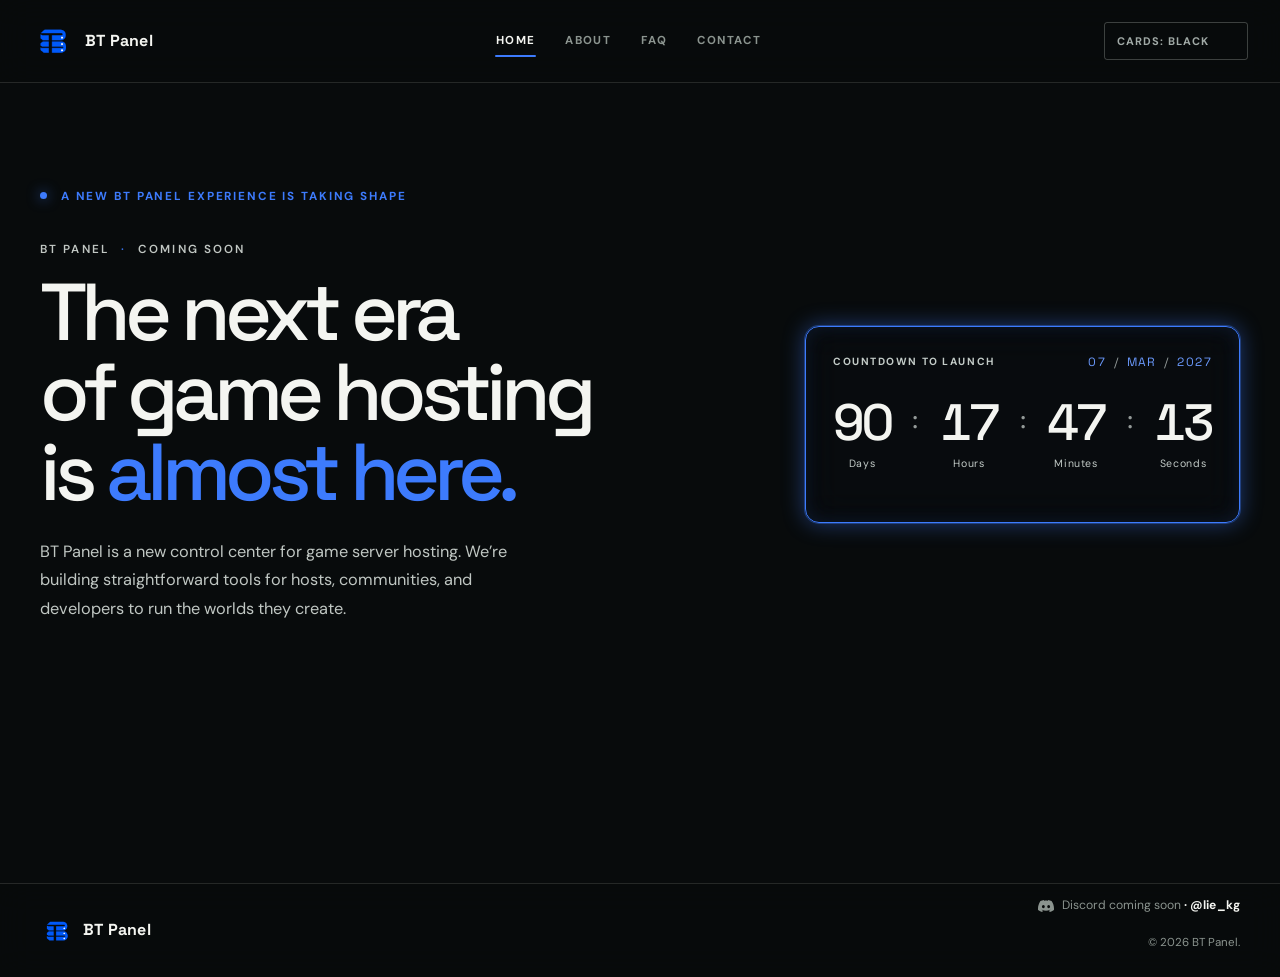
==== commit 98e30a6e: "Add auto-playing drone background music (muted-autoplay fallback; starts on first interaction) Co-au" ====
--- a/index.html
+++ b/index.html
@@ -81,5 +81,6 @@
       </div>
     </div>
   </footer>
+  <audio id="site-music" src="assets/drone-music.wav" loop preload="auto" playsinline></audio>
 </body>
 </html>
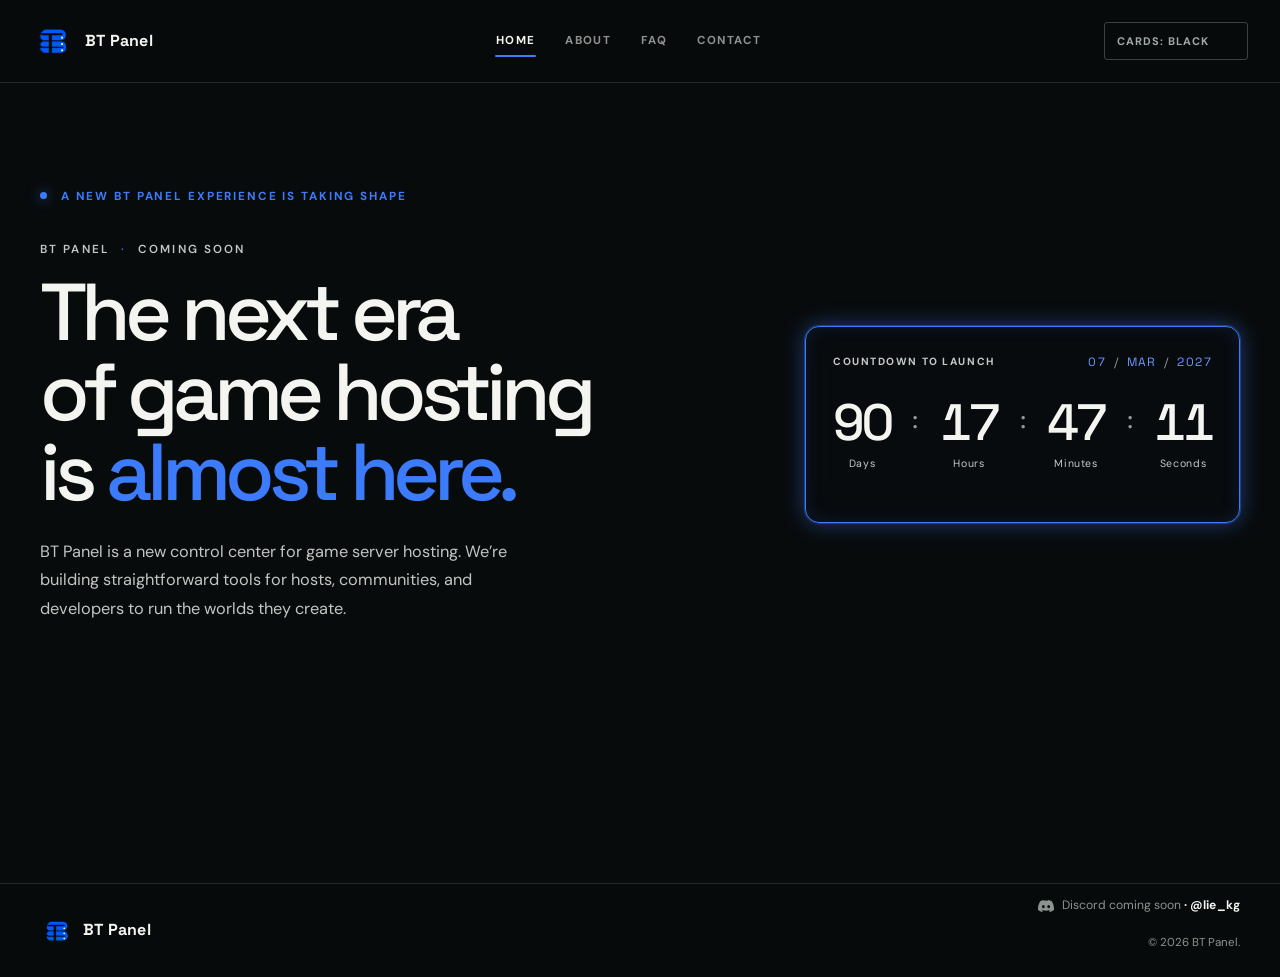
==== commit 0e20bb22: "Card toggle label SVGs: remove conflicting role=img with aria-hidden Co-authored-by: arena-agent <29" ====
--- a/index.html
+++ b/index.html
@@ -33,7 +33,7 @@
         </ul>
       </nav>
       <div class="header-actions">
-        <button class="card-toggle" id="card-toggle" type="button" aria-label="Switch cards to white" aria-pressed="false"><svg class="card-label-svg card-label-black" viewBox="0 0 118 16" width="118" height="16" role="img" aria-hidden="true" focusable="false"><text x="0" y="12" font-family="DM Sans, Segoe UI, sans-serif" font-size="11" font-weight="700" letter-spacing="1" fill="currentColor">CARDS: BLACK</text></svg><svg class="card-label-svg card-label-white" viewBox="0 0 118 16" width="118" height="16" role="img" aria-hidden="true" focusable="false"><text x="0" y="12" font-family="DM Sans, Segoe UI, sans-serif" font-size="11" font-weight="700" letter-spacing="1" fill="currentColor">CARDS: WHITE</text></svg></button>
+        <button class="card-toggle" id="card-toggle" type="button" aria-label="Switch cards to white" aria-pressed="false"><svg class="card-label-svg card-label-black" viewBox="0 0 118 16" width="118" height="16" aria-hidden="true" focusable="false"><text x="0" y="12" font-family="DM Sans, Segoe UI, sans-serif" font-size="11" font-weight="700" letter-spacing="1" fill="currentColor">CARDS: BLACK</text></svg><svg class="card-label-svg card-label-white" viewBox="0 0 118 16" width="118" height="16" aria-hidden="true" focusable="false"><text x="0" y="12" font-family="DM Sans, Segoe UI, sans-serif" font-size="11" font-weight="700" letter-spacing="1" fill="currentColor">CARDS: WHITE</text></svg></button>
       </div>
     </div>
   </header>
